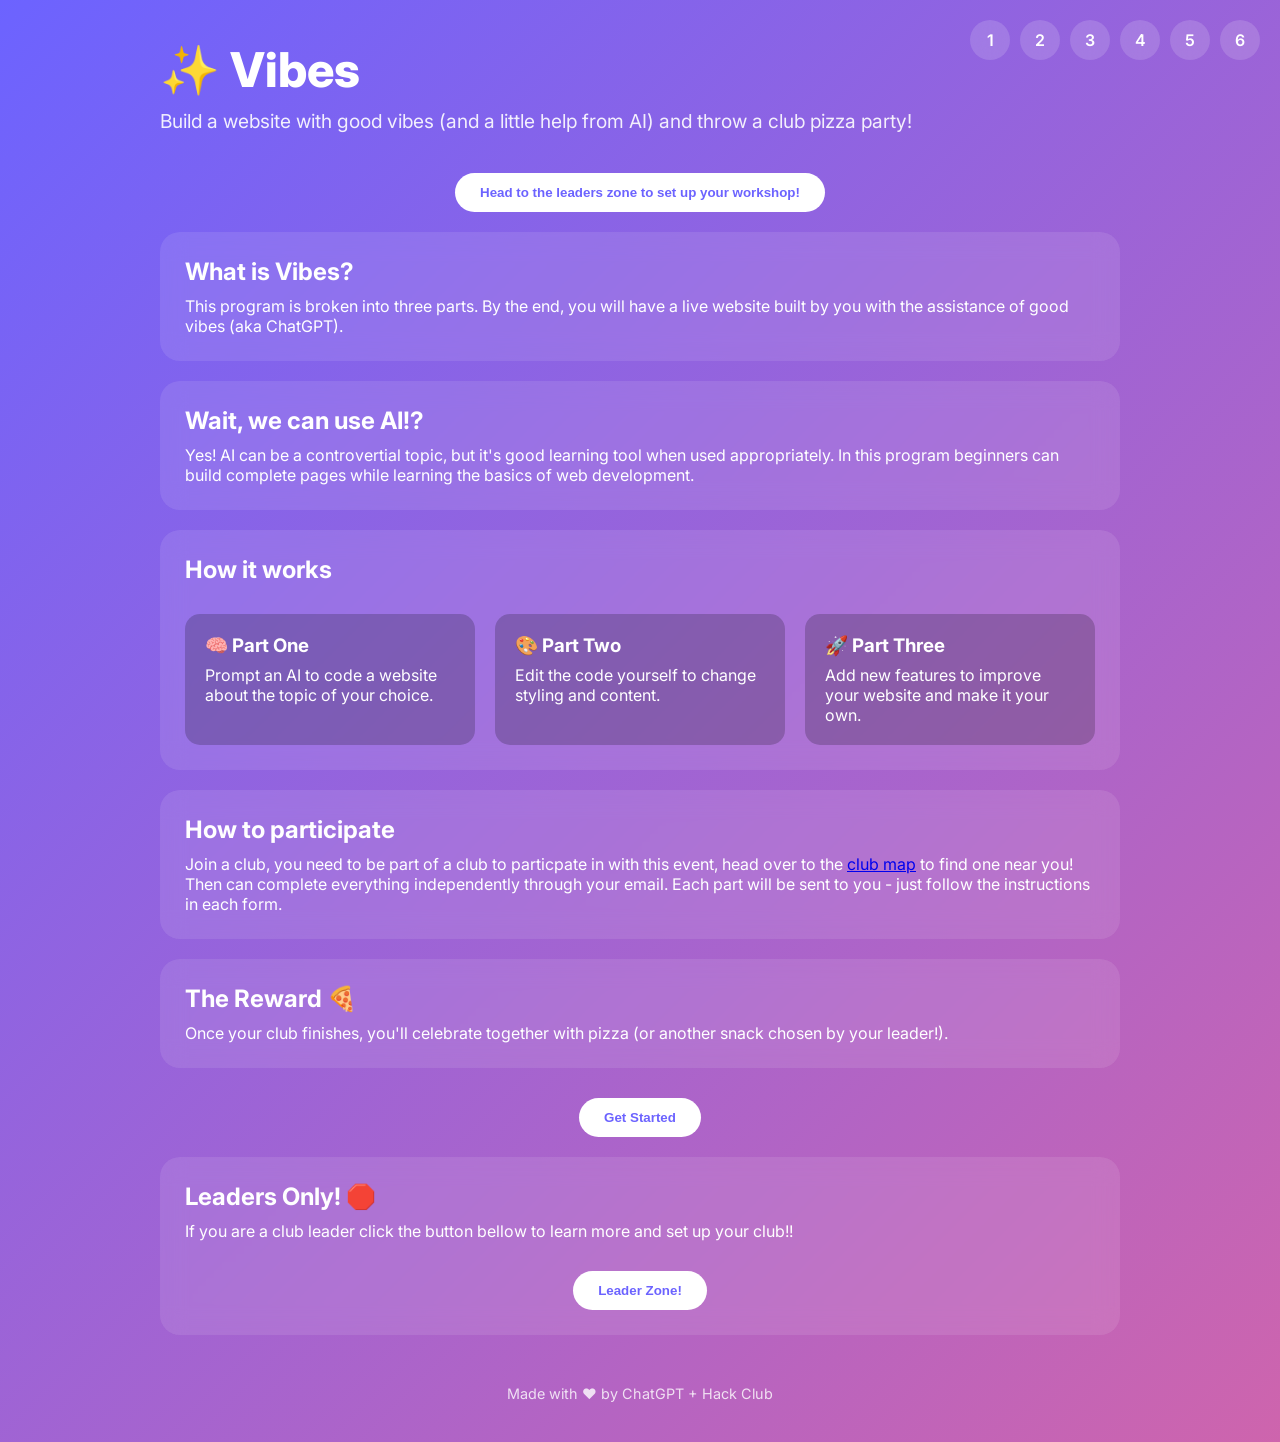
==== index.html @ 442b60fd "Refactor code structure for improved readability and maintainability" ====
<!DOCTYPE html>
<html lang="en">
<head>
  <meta charset="UTF-8">
  <meta name="viewport" content="width=device-width, initial-scale=1.0">
  <title>Vibes YSWS</title>
  <link href="https://fonts.googleapis.com/css2?family=Inter:wght@400;600;800&display=swap" rel="stylesheet">
  <link rel="stylesheet" href="styles.css">
  <link rel="icon" type="image/png" href="assets/favicon.png">
</head>
<body>
  <div class="container">
    <h1>✨ Vibes </h1>
    <p class="subtitle">Build a website with good vibes (and a little help from AI) and throw a club pizza party!</p>
    
    <div class="cta">
      <button onclick="window.location.href='leaders.html'">Head to the leaders zone to set up your workshop!</button>
    </div>

    <br>
    
    <div class="navbar">
        <a href="#what">1</a>
        <a href="#ai">2</a>
        <a href="#how">3</a>
        <a href="#participate">4</a>
        <a href="#reward">5</a>
        <a href="#leaders">6</a>
    </div>

    <div class="card" id="what">
      <h2>What is Vibes?</h2>
      <p>
        This program is broken into three parts. By the end, you will have a live website built by you with the assistance of good vibes (aka ChatGPT).
      </p>
    </div>

    <div class="card" id="ai">
      <h2>Wait, we can use AI!?</h2>
      <p>
        Yes! AI can be a controvertial topic, but it's good learning tool when used appropriately. In this program beginners can build complete pages while learning the basics of web development.
      </p>
    </div>

    <div class="card" id="how">
      <h2>How it works</h2>
      <div class="steps">
        <div class="step">
          <h3>🧠 Part One</h3>
          <p>Prompt an AI to code a website about the topic of your choice.</p>
        </div>
        <div class="step">
          <h3>🎨 Part Two</h3>
          <p>Edit the code yourself to change styling and content.</p>
        </div>
        <div class="step">
          <h3>🚀 Part Three</h3>
          <p>Add new features to improve your website and make it your own.</p>
        </div>
      </div>
    </div>

    <div class="card" id="participate">
      <h2>How to participate</h2>
      <p>
        Join a club, you need to be part of a club to particpate in with this event, head over to the <a href="https://hackclub.com/maps">club map</a> to find one near you!
        Then can complete everything independently through your email. Each part will be sent to you - just follow the instructions in each form.
      </p>
    </div>

    <div class="card" id="reward">
      <h2>The Reward 🍕</h2>
      <p>
        Once your club finishes, you'll celebrate together with pizza (or another snack chosen by your leader!).
      </p>
    </div>

    <div class="cta">
      <button onclick="window.open('https://forms.hackclub.com/vibes-one', '_blank')">Get Started</button>
    </div>

    <br>

    <div class="card" id="leaders">
        <h2>Leaders Only! 🛑</h2>
        <p>
            If you are a club leader click the button bellow to learn more and set up your club!!
        </p>
        <div class="cta">
          <button onclick="window.location.href='leaders.html'">Leader Zone!</button>
        </div>
    </div>

    <div class="footer">
      Made with ❤️ by ChatGPT + Hack Club
    </div>
  </div>
</body>
</html>
---- styles.css ----
* { margin: 0; padding: 0; box-sizing: border-box; transition: all 0.2s ease;}

html {
    scroll-behavior: smooth;
}

body {
    cursor: url('assets/cursor.svg') 4 3, auto;
}

a,
button,
input,
select,
textarea,
[role="button"] {
    cursor: url('assets/cursor-click.svg') 4 3, pointer;
}

body {
    font-family: 'Inter', sans-serif;
    background: linear-gradient(135deg, #6C63FF, #FF6584, #42E2B8);
    background-size: 300% 300%;
    animation: gradientShift 10s ease infinite;
    color: white;
    min-height: 100vh;
}

@keyframes gradientShift {
    0% { background-position: 0% 50%; }
    50% { background-position: 100% 50%; }
    100% { background-position: 0% 50%; }
}

.container {
    max-width: 1000px;
    margin: auto;
    padding: 40px 20px;
}

h1 {
    font-size: 3rem;
    font-weight: 800;
    margin-bottom: 10px;
}

.subtitle {
    font-size: 1.2rem;
    opacity: 0.9;
    margin-bottom: 40px;
}

.card {
    background: rgba(255,255,255,0.1);
    backdrop-filter: blur(12px);
    border-radius: 20px;
    padding: 25px;
    margin-bottom: 20px;
    transition: transform 0.2s ease, box-shadow 0.2s ease;
}

.card:hover {
    transform: translateY(-5px);
    box-shadow: 0 10px 25px rgba(0,0,0,0.2);
}

.card h2 {
    margin-bottom: 10px;
}

.steps {
    display: grid;
    grid-template-columns: repeat(auto-fit, minmax(250px, 1fr));
    gap: 20px;
    margin-top: 30px;
}

.step {
    background: rgba(0,0,0,0.2);
    padding: 20px;
    border-radius: 15px;
}

.step h3 {
    margin-bottom: 8px;
}

.footer {
    text-align: center;
    margin-top: 50px;
    font-size: 0.9rem;
    opacity: 0.8;
}

.cta {
    margin-top: 30px;
    text-align: center;
}

.cta button {
    background: white;
    color: #6C63FF;
    border: none;
    padding: 12px 25px;
    border-radius: 999px;
    font-weight: 600;
    cursor: url('assets/cursor-click.svg') 4 3, pointer;
    transition: all 0.2s ease;
}

.cta button:hover {
    transform: scale(1.05);
    box-shadow: 0 5px 15px rgba(0,0,0,0.2);
}

.navbar {
    position: fixed;
    top: 20px;
    right: 20px;
    display: flex;
    gap: 10px;
    z-index: 1000;
}

.navbar a {
    background: rgba(255,255,255,0.15);
    backdrop-filter: blur(10px);
    color: white;
    text-decoration: none;
    font-weight: 600;
    width: 40px;
    height: 40px;
    display: flex;
    align-items: center;
    justify-content: center;
    border-radius: 50%;
    transition: all 0.2s ease;
}

.navbar a:hover {
    background: white;
    color: #6C63FF;
    transform: scale(1.1);
}
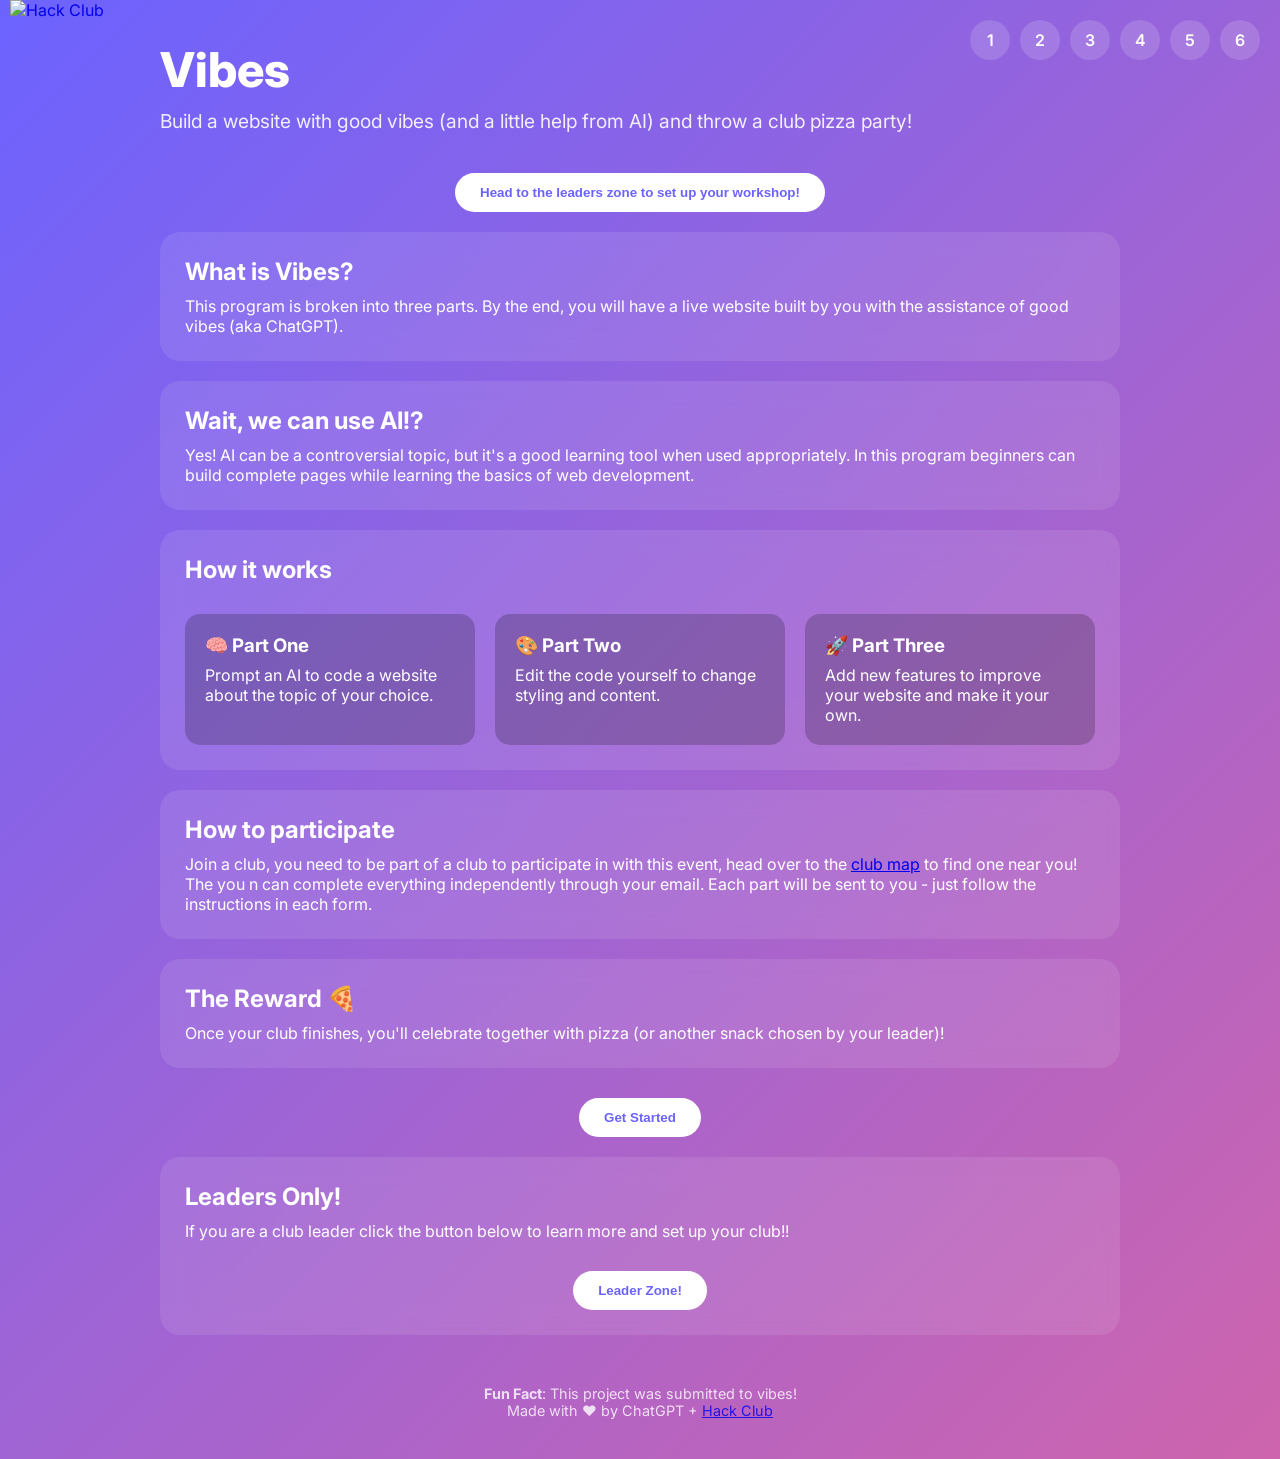
==== commit 65f63cf0: "Update links to include .html extension for vercel" ====
--- a/index.html
+++ b/index.html
@@ -9,8 +9,11 @@
   <link rel="icon" type="image/png" href="assets/favicon.png">
 </head>
 <body>
+
+  <a class="banner" href="https://hackclub.com/"><img style="position: absolute; top: 0; left: 10px; border: 0; width: 128px; z-index: 1000;" src="https://assets.hackclub.com/flag-orpheus-top.svg" alt="Hack Club"/></a>
+  
   <div class="container">
-    <h1>✨ Vibes </h1>
+    <h1>Vibes</h1>
     <p class="subtitle">Build a website with good vibes (and a little help from AI) and throw a club pizza party!</p>
     
     <div class="cta">
@@ -38,7 +41,7 @@
     <div class="card" id="ai">
       <h2>Wait, we can use AI!?</h2>
       <p>
-        Yes! AI can be a controvertial topic, but it's good learning tool when used appropriately. In this program beginners can build complete pages while learning the basics of web development.
+        Yes! AI can be a controversial topic, but it's a good learning tool when used appropriately. In this program beginners can build complete pages while learning the basics of web development.
       </p>
     </div>
 
@@ -63,15 +66,15 @@
     <div class="card" id="participate">
       <h2>How to participate</h2>
       <p>
-        Join a club, you need to be part of a club to particpate in with this event, head over to the <a href="https://hackclub.com/maps">club map</a> to find one near you!
-        Then can complete everything independently through your email. Each part will be sent to you - just follow the instructions in each form.
+        Join a club, you need to be part of a club to participate in with this event, head over to the <a href="https://hackclub.com/map">club map</a> to find one near you!
+        The you n can complete everything independently through your email. Each part will be sent to you - just follow the instructions in each form.
       </p>
     </div>
 
     <div class="card" id="reward">
       <h2>The Reward 🍕</h2>
       <p>
-        Once your club finishes, you'll celebrate together with pizza (or another snack chosen by your leader!).
+        Once your club finishes, you'll celebrate together with pizza (or another snack chosen by your leader)!
       </p>
     </div>
 
@@ -82,9 +85,9 @@
     <br>
 
     <div class="card" id="leaders">
-        <h2>Leaders Only! 🛑</h2>
+        <h2>Leaders Only!</h2>
         <p>
-            If you are a club leader click the button bellow to learn more and set up your club!!
+            If you are a club leader click the button below to learn more and set up your club!!
         </p>
         <div class="cta">
           <button onclick="window.location.href='leaders.html'">Leader Zone!</button>
@@ -92,7 +95,9 @@
     </div>
 
     <div class="footer">
-      Made with ❤️ by ChatGPT + Hack Club
+      <b>Fun Fact</b>: This project was submitted to vibes!
+      <br>
+      Made with ❤️ by ChatGPT + <a href="https://hackclub.com">Hack Club</a>
     </div>
   </div>
 </body>
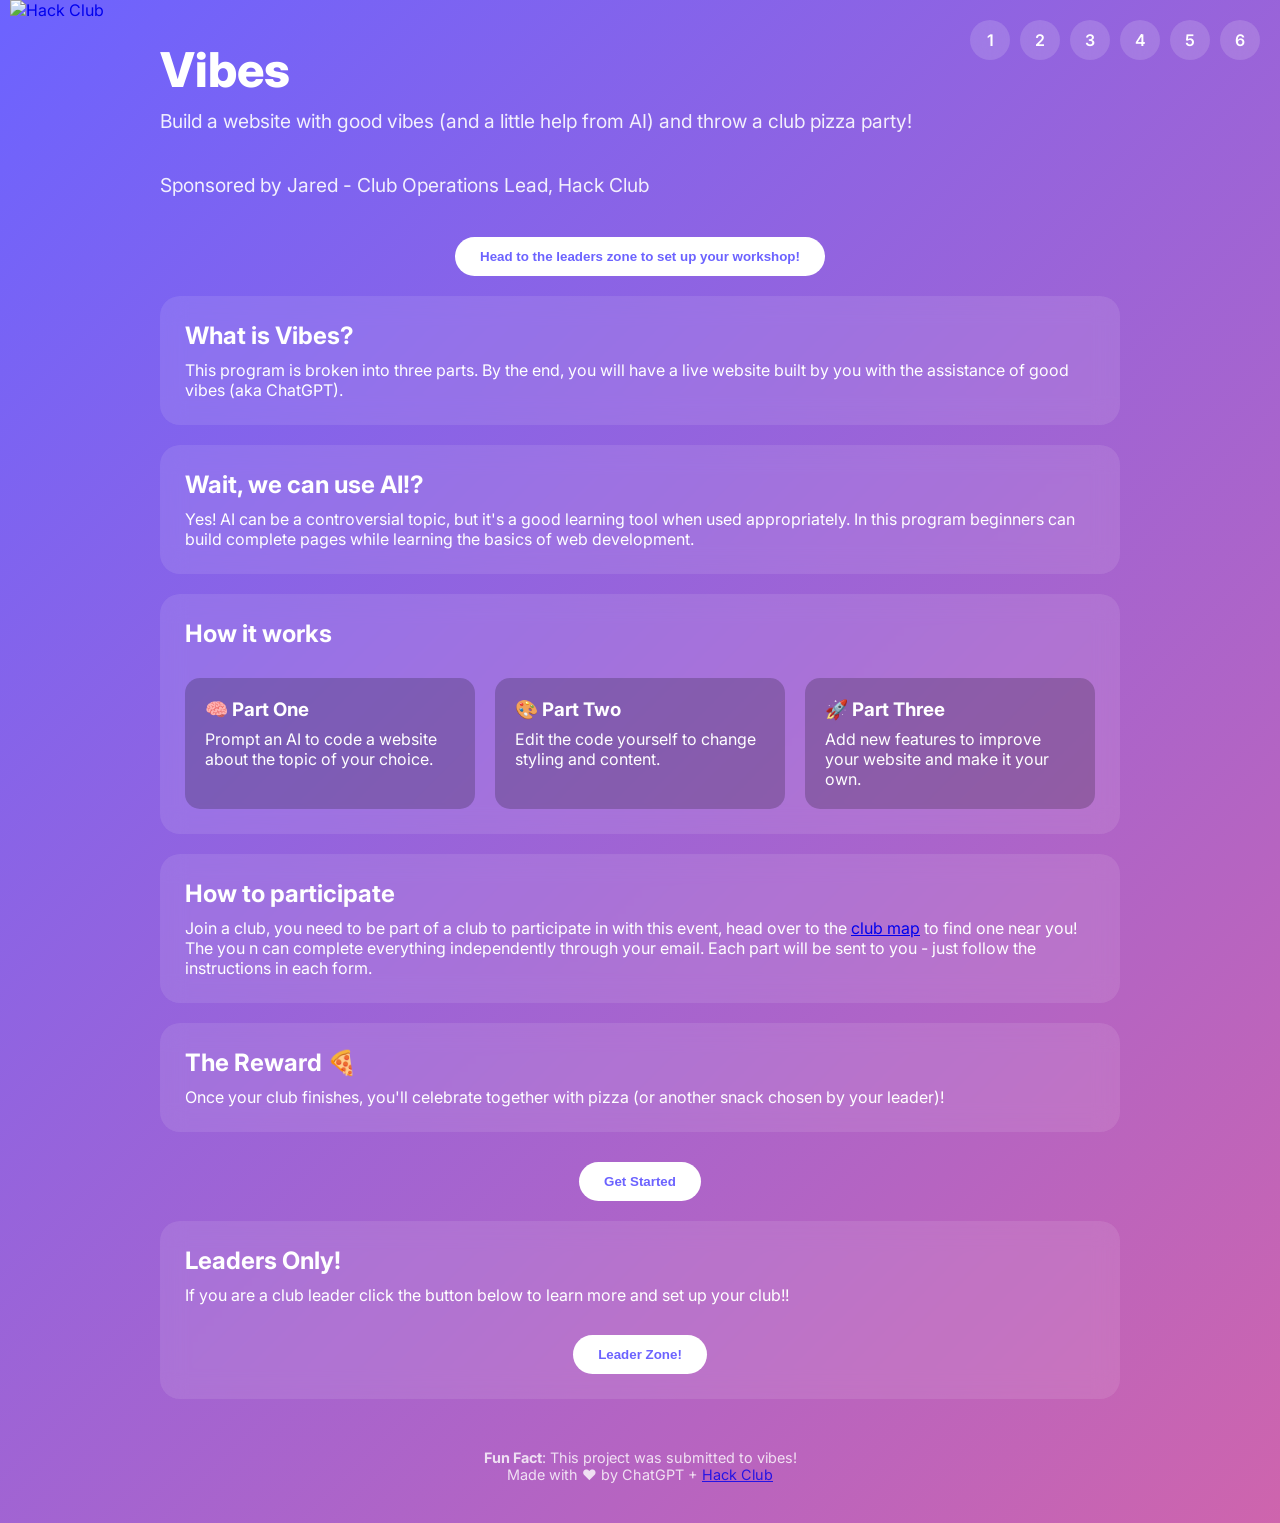
==== commit c41101ba: "Add sponsorship information" ====
--- a/index.html
+++ b/index.html
@@ -15,7 +15,7 @@
   <div class="container">
     <h1>Vibes</h1>
     <p class="subtitle">Build a website with good vibes (and a little help from AI) and throw a club pizza party!</p>
-    
+    <p class="subtitle">Sponsored by Jared - Club Operations Lead, Hack Club</p>
     <div class="cta">
       <button onclick="window.location.href='leaders.html'">Head to the leaders zone to set up your workshop!</button>
     </div>
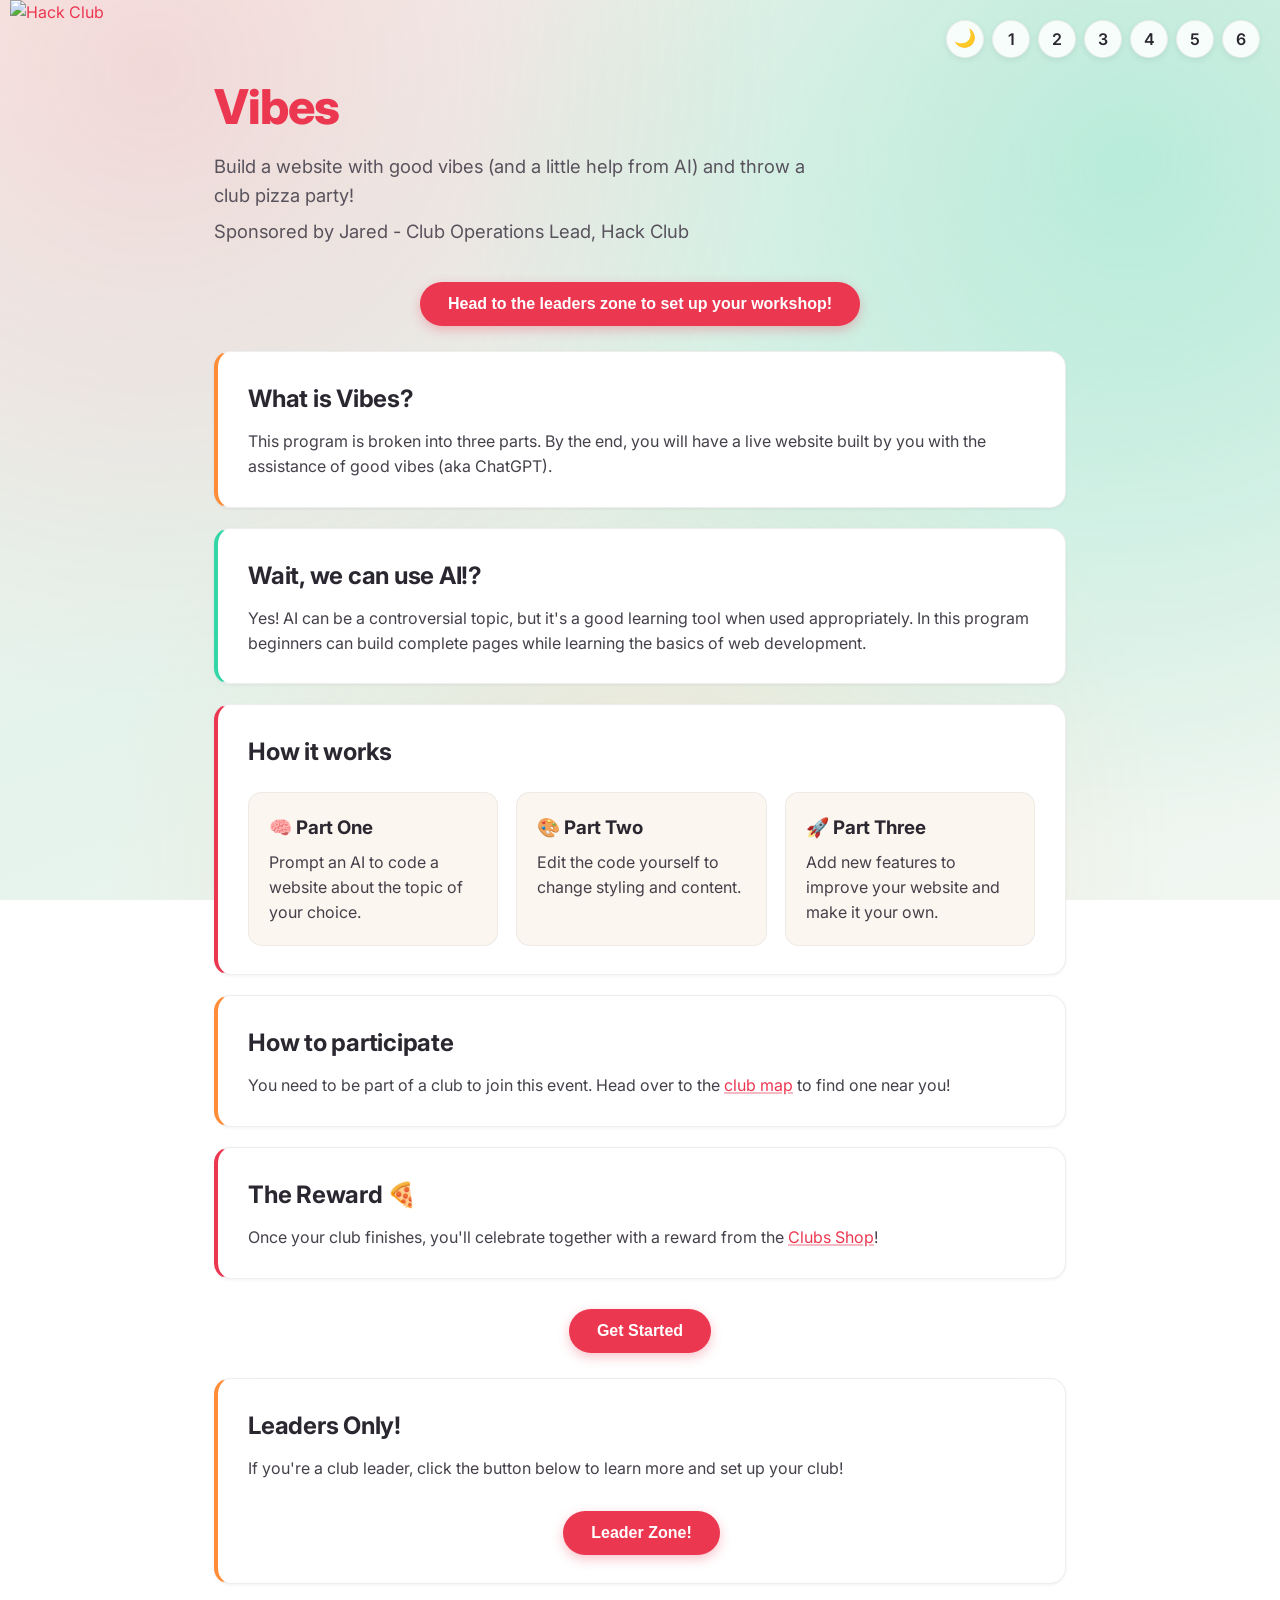
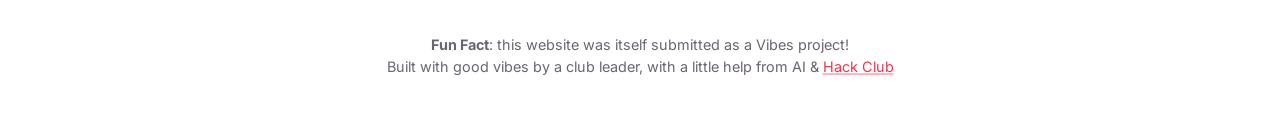
==== commit 57e5d3b1: "claude cooking" ====
--- a/index.html
+++ b/index.html
@@ -7,6 +7,7 @@
   <link href="https://fonts.googleapis.com/css2?family=Inter:wght@400;600;800&display=swap" rel="stylesheet">
   <link rel="stylesheet" href="styles.css">
   <link rel="icon" type="image/png" href="assets/favicon.png">
+  <script src="assets/theme.js"></script>
 </head>
 <body>
 
@@ -23,6 +24,7 @@
     <br>
     
     <div class="navbar">
+        <button id="theme-toggle" type="button" aria-label="Toggle dark mode"></button>
         <a href="#what">1</a>
         <a href="#ai">2</a>
         <a href="#how">3</a>
@@ -66,15 +68,14 @@
     <div class="card" id="participate">
       <h2>How to participate</h2>
       <p>
-        Join a club, you need to be part of a club to participate in with this event, head over to the <a href="https://hackclub.com/map">club map</a> to find one near you!
-        The you n can complete everything independently through your email. Each part will be sent to you - just follow the instructions in each form.
+        You need to be part of a club to join this event. Head over to the <a href="https://hackclub.com/map">club map</a> to find one near you!
       </p>
     </div>
 
     <div class="card" id="reward">
       <h2>The Reward 🍕</h2>
       <p>
-        Once your club finishes, you'll celebrate together with pizza (or another snack chosen by your leader)!
+        Once your club finishes, you'll celebrate together with a reward from the <a href="https://clubs.hackclub.com/shop">Clubs Shop</a>!
       </p>
     </div>
 
@@ -87,7 +88,7 @@
     <div class="card" id="leaders">
         <h2>Leaders Only!</h2>
         <p>
-            If you are a club leader click the button below to learn more and set up your club!!
+            If you're a club leader, click the button below to learn more and set up your club!
         </p>
         <div class="cta">
           <button onclick="window.location.href='leaders.html'">Leader Zone!</button>
@@ -95,9 +96,9 @@
     </div>
 
     <div class="footer">
-      <b>Fun Fact</b>: This project was submitted to vibes!
+      <b>Fun Fact</b>: this website was itself submitted as a Vibes project!
       <br>
-      Made with ❤️ by ChatGPT + <a href="https://hackclub.com">Hack Club</a>
+      Built with good vibes by a club leader, with a little help from AI &amp; <a href="https://hackclub.com">Hack Club</a>
     </div>
   </div>
 </body>
--- a/styles.css
+++ b/styles.css
@@ -1,7 +1,85 @@
-* { margin: 0; padding: 0; box-sizing: border-box; transition: all 0.2s ease;}
+* { margin: 0; padding: 0; box-sizing: border-box; }
 
 html {
     scroll-behavior: smooth;
+}
+
+:root {
+    --bg-a: #F6F4EF;
+    --bg-b: #E4F3EC;
+    --bg-c: #F1F6F1;
+    --glow-red: rgba(236, 55, 80, 0.14);
+    --glow-teal: rgba(51, 214, 166, 0.26);
+    --glow-orange: rgba(255, 140, 55, 0.12);
+    --text-main: #2B2730;
+    --text-muted: #58525C;
+    --text-body: #45404A;
+    --card-bg: #FFFFFF;
+    --card-border: rgba(43, 39, 48, 0.08);
+    --card-shadow: rgba(43, 39, 48, 0.06);
+    --card-shadow-hover: rgba(43, 39, 48, 0.1);
+    --step-bg: #FBF6EF;
+    --step-border: rgba(43, 39, 48, 0.06);
+    --footer-text: #6B6570;
+    --navbar-bg: rgba(255, 255, 255, 0.85);
+    --navbar-border: rgba(43, 39, 48, 0.08);
+    --navbar-shadow: rgba(43, 39, 48, 0.08);
+    --accent-red: #EC3750;
+    --accent-red-hover: #C42A45;
+    --accent-teal: #33D6A6;
+    --accent-orange: #FF8C37;
+}
+
+@media (prefers-color-scheme: dark) {
+    :root:not([data-theme="light"]) {
+        --bg-a: #14181A;
+        --bg-b: #101819;
+        --bg-c: #171418;
+        --glow-red: rgba(236, 55, 80, 0.12);
+        --glow-teal: rgba(51, 214, 166, 0.14);
+        --glow-orange: rgba(255, 140, 55, 0.08);
+        --text-main: #F3F1EE;
+        --text-muted: #B9B4BE;
+        --text-body: #CFC9D6;
+        --card-bg: #1D2124;
+        --card-border: rgba(255, 255, 255, 0.08);
+        --card-shadow: rgba(0, 0, 0, 0.3);
+        --card-shadow-hover: rgba(0, 0, 0, 0.45);
+        --step-bg: rgba(255, 255, 255, 0.04);
+        --step-border: rgba(255, 255, 255, 0.06);
+        --footer-text: #8B8690;
+        --navbar-bg: rgba(29, 33, 36, 0.85);
+        --navbar-border: rgba(255, 255, 255, 0.08);
+        --navbar-shadow: rgba(0, 0, 0, 0.3);
+        --accent-red: #FF5470;
+        --accent-teal: #3EE8B8;
+        --accent-orange: #FFA05C;
+    }
+}
+
+:root[data-theme="dark"] {
+    --bg-a: #14181A;
+    --bg-b: #101819;
+    --bg-c: #171418;
+    --glow-red: rgba(236, 55, 80, 0.12);
+    --glow-teal: rgba(51, 214, 166, 0.14);
+    --glow-orange: rgba(255, 140, 55, 0.08);
+    --text-main: #F3F1EE;
+    --text-muted: #B9B4BE;
+    --text-body: #CFC9D6;
+    --card-bg: #1D2124;
+    --card-border: rgba(255, 255, 255, 0.08);
+    --card-shadow: rgba(0, 0, 0, 0.3);
+    --card-shadow-hover: rgba(0, 0, 0, 0.45);
+    --step-bg: rgba(255, 255, 255, 0.04);
+    --step-border: rgba(255, 255, 255, 0.06);
+    --footer-text: #8B8690;
+    --navbar-bg: rgba(29, 33, 36, 0.85);
+    --navbar-border: rgba(255, 255, 255, 0.08);
+    --navbar-shadow: rgba(0, 0, 0, 0.3);
+    --accent-red: #FF5470;
+    --accent-teal: #3EE8B8;
+    --accent-orange: #FFA05C;
 }
 
 body {
@@ -19,77 +97,140 @@
 
 body {
     font-family: 'Inter', sans-serif;
-    background: linear-gradient(135deg, #6C63FF, #FF6584, #42E2B8);
-    background-size: 300% 300%;
-    animation: gradientShift 10s ease infinite;
-    color: white;
+    background: linear-gradient(160deg, var(--bg-a) 0%, var(--bg-b) 55%, var(--bg-c) 100%);
+    background-attachment: fixed;
+    color: var(--text-main);
     min-height: 100vh;
-}
-
-@keyframes gradientShift {
-    0% { background-position: 0% 50%; }
-    50% { background-position: 100% 50%; }
-    100% { background-position: 0% 50%; }
+    line-height: 1.55;
+    transition: background 0.25s ease, color 0.25s ease;
+}
+
+body::before {
+    content: "";
+    position: fixed;
+    inset: 0;
+    background:
+        radial-gradient(circle at 12% 8%, var(--glow-red), transparent 45%),
+        radial-gradient(circle at 88% 18%, var(--glow-teal), transparent 50%),
+        radial-gradient(circle at 50% 95%, var(--glow-orange), transparent 50%);
+    pointer-events: none;
+    z-index: -1;
 }
 
 .container {
-    max-width: 1000px;
+    max-width: 900px;
     margin: auto;
-    padding: 40px 20px;
+    padding: 70px 24px 40px;
 }
 
 h1 {
     font-size: 3rem;
     font-weight: 800;
-    margin-bottom: 10px;
+    margin-bottom: 8px;
+    letter-spacing: -0.02em;
+    color: var(--accent-red);
+}
+
+h2 {
+    letter-spacing: -0.01em;
+    color: var(--text-main);
+}
+
+a {
+    color: var(--accent-red);
+    text-decoration: underline;
+    text-decoration-color: rgba(236, 55, 80, 0.35);
+    text-decoration-thickness: 2px;
+    transition: color 0.15s ease, text-decoration-color 0.15s ease;
+}
+a:hover {
+    color: var(--accent-red-hover);
+    text-decoration-color: currentColor;
 }
 
 .subtitle {
-    font-size: 1.2rem;
-    opacity: 0.9;
-    margin-bottom: 40px;
+    font-size: 1.15rem;
+    color: var(--text-muted);
+    margin-bottom: 8px;
+    max-width: 620px;
+}
+
+.subtitle:last-of-type {
+    margin-bottom: 36px;
 }
 
 .card {
-    background: rgba(255,255,255,0.1);
-    backdrop-filter: blur(12px);
-    border-radius: 20px;
-    padding: 25px;
+    background: var(--card-bg);
+    border: 1px solid var(--card-border);
+    border-left: 4px solid var(--accent-red);
+    border-radius: 16px;
+    padding: 28px 30px;
     margin-bottom: 20px;
-    transition: transform 0.2s ease, box-shadow 0.2s ease;
+    box-shadow: 0 1px 3px var(--card-shadow);
+    transition: transform 0.18s ease, box-shadow 0.18s ease, border-color 0.18s ease, background 0.25s ease;
+}
+
+.card:nth-of-type(2n) {
+    border-left-color: var(--accent-teal);
+}
+.card:nth-of-type(3n) {
+    border-left-color: var(--accent-orange);
 }
 
 .card:hover {
-    transform: translateY(-5px);
-    box-shadow: 0 10px 25px rgba(0,0,0,0.2);
+    transform: translateY(-3px);
+    box-shadow: 0 12px 24px var(--card-shadow-hover);
 }
 
 .card h2 {
-    margin-bottom: 10px;
+    margin-bottom: 12px;
+}
+
+.card p, .card li {
+    color: var(--text-body);
+}
+
+.card ul {
+    margin: 10px 0 0 1.2em;
+}
+
+.card li {
+    margin-bottom: 6px;
+}
+
+.card i a {
+    color: var(--accent-red);
 }
 
 .steps {
     display: grid;
-    grid-template-columns: repeat(auto-fit, minmax(250px, 1fr));
-    gap: 20px;
-    margin-top: 30px;
+    grid-template-columns: repeat(auto-fit, minmax(230px, 1fr));
+    gap: 18px;
+    margin-top: 22px;
 }
 
 .step {
-    background: rgba(0,0,0,0.2);
+    background: var(--step-bg);
+    border: 1px solid var(--step-border);
     padding: 20px;
-    border-radius: 15px;
+    border-radius: 14px;
+    transition: background 0.25s ease, border-color 0.25s ease;
 }
 
 .step h3 {
     margin-bottom: 8px;
+    color: var(--text-main);
+}
+
+.step p {
+    color: var(--text-body);
 }
 
 .footer {
     text-align: center;
     margin-top: 50px;
     font-size: 0.9rem;
-    opacity: 0.8;
+    color: var(--footer-text);
 }
 
 .cta {
@@ -98,19 +239,22 @@
 }
 
 .cta button {
-    background: white;
-    color: #6C63FF;
+    background: var(--accent-red);
+    color: white;
     border: none;
-    padding: 12px 25px;
+    padding: 13px 28px;
     border-radius: 999px;
     font-weight: 600;
+    font-size: 1rem;
     cursor: url('assets/cursor-click.svg') 4 3, pointer;
-    transition: all 0.2s ease;
+    transition: transform 0.15s ease, box-shadow 0.15s ease, background 0.15s ease;
+    box-shadow: 0 4px 12px rgba(236, 55, 80, 0.3);
 }
 
 .cta button:hover {
-    transform: scale(1.05);
-    box-shadow: 0 5px 15px rgba(0,0,0,0.2);
+    transform: translateY(-2px) scale(1.03);
+    background: var(--accent-red-hover);
+    box-shadow: 0 8px 20px rgba(236, 55, 80, 0.35);
 }
 
 .navbar {
@@ -118,27 +262,89 @@
     top: 20px;
     right: 20px;
     display: flex;
-    gap: 10px;
+    gap: 8px;
     z-index: 1000;
 }
 
-.navbar a {
-    background: rgba(255,255,255,0.15);
+.navbar a,
+.navbar button {
+    background: var(--navbar-bg);
     backdrop-filter: blur(10px);
-    color: white;
+    border: 1px solid var(--navbar-border);
+    color: var(--text-main);
     text-decoration: none;
     font-weight: 600;
-    width: 40px;
-    height: 40px;
+    width: 38px;
+    height: 38px;
     display: flex;
     align-items: center;
     justify-content: center;
     border-radius: 50%;
-    transition: all 0.2s ease;
-}
-
-.navbar a:hover {
-    background: white;
-    color: #6C63FF;
+    transition: all 0.15s ease;
+    box-shadow: 0 2px 6px var(--navbar-shadow);
+    font-size: 1rem;
+    line-height: 1;
+}
+
+.navbar a:hover,
+.navbar button:hover {
+    background: var(--accent-red);
+    color: white;
     transform: scale(1.1);
-}+}
+
+#theme-toggle {
+    font-size: 1.1rem;
+}
+
+.banner img {
+    height: 4em;
+}
+
+.banner:hover img {
+    animation: wave-flag 0.5s linear infinite alternate;
+}
+
+@keyframes wave-flag {
+    0% {
+        transform: rotate(0deg);
+    }
+    100% {
+        transform: rotate(-5deg);
+    }
+}
+
+@media (max-width: 768px) {
+    .banner {
+        display: none;
+    }
+
+    .navbar {
+        position: fixed;
+        top: auto;
+        bottom: 16px;
+        left: 50%;
+        right: auto;
+        transform: translateX(-50%);
+        background: var(--navbar-bg);
+        backdrop-filter: blur(10px);
+        padding: 6px;
+        border-radius: 999px;
+        box-shadow: 0 4px 16px var(--navbar-shadow);
+    }
+
+    .navbar a,
+    .navbar button {
+        width: 32px;
+        height: 32px;
+        font-size: 0.9rem;
+    }
+
+    h1 {
+        font-size: 2.2rem;
+    }
+
+    .container {
+        padding: 50px 18px 90px;
+    }
+}
